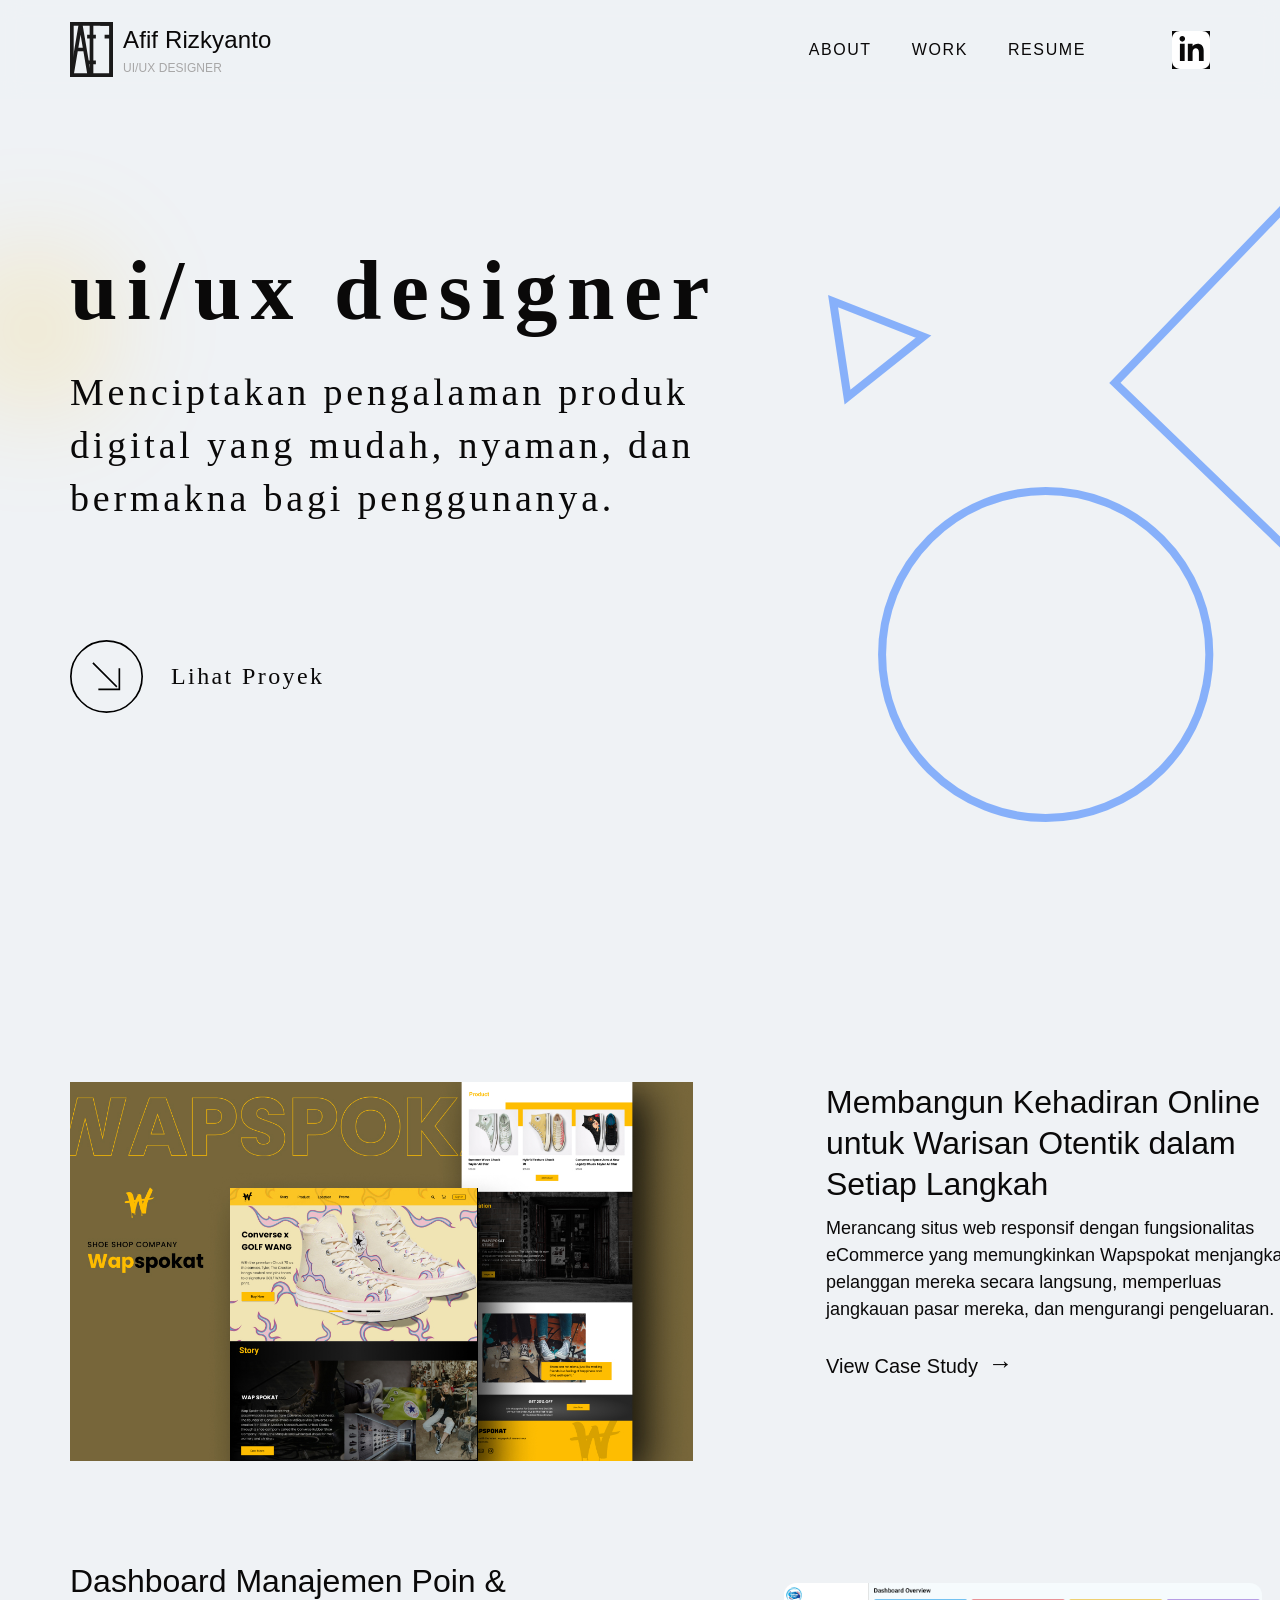
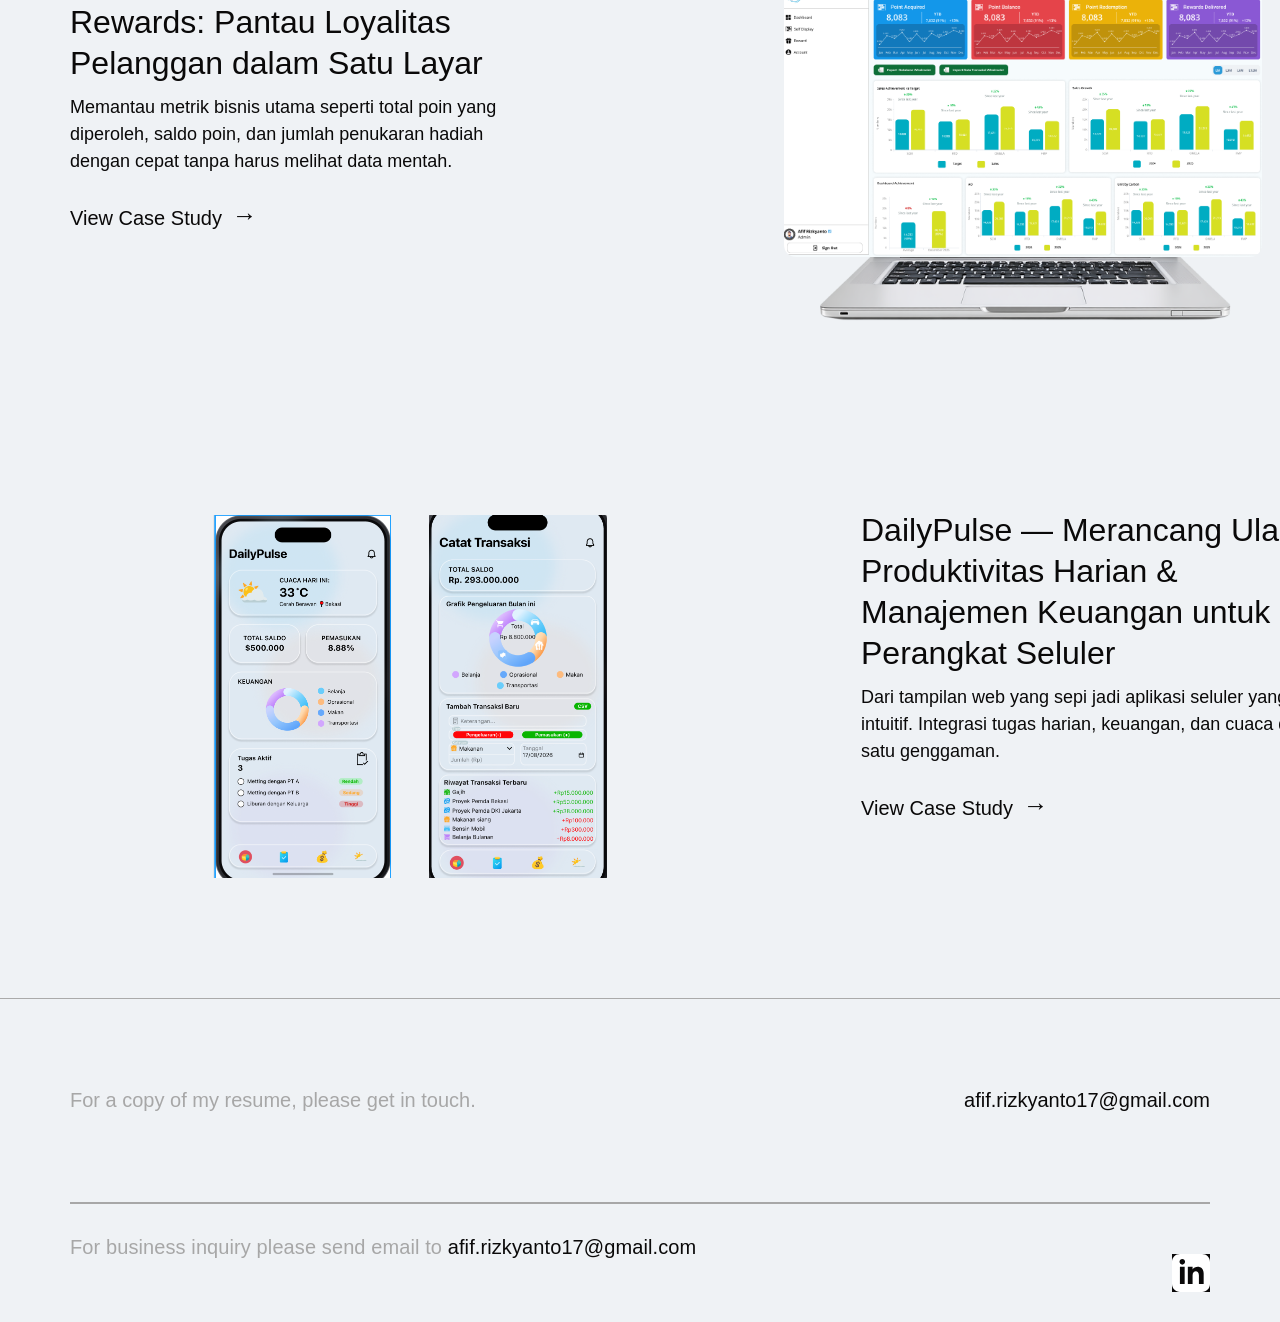
==== index.html @ 9f790c5c "feat : full site" ====
<!doctype html>
<html lang="en">
  <head><meta charset="UTF-8" /><meta name="viewport" content="width=device-width, initial-scale=1.0" /><meta name="description" content="Afif Rizkyanto — UI/UX and graphic designer portfolio." /><title>Afif Rizkyanto — UI/UX Designer</title><link rel="stylesheet" href="styles.css" /></head>
  <body class="landing-page">
    <header class="site-header sticky-header"><a class="brand" href="index.html" aria-label="Afif Rizkyanto home"><img class="brand-mark" src="public/assets/brand-mark.svg" alt="" /><span class="brand-copy"><strong>Afif Rizkyanto</strong><small>UI/UX DESIGNER</small></span></a><nav class="nav" aria-label="Primary navigation"><a href="profile.html">ABOUT</a><a class="active" href="#work">WORK</a><a href="#resume">RESUME</a></nav><a class="linkedin-top" href="https://www.linkedin.com" target="_blank" rel="noreferrer" aria-label="LinkedIn"><img src="public/assets/linkedin.svg" alt="" /></a></header>
    <main>
      <section class="desktop-hero" aria-labelledby="hero-title"><div class="hero-accent hero-accent-left"><img src="public/assets/hero-circle.svg" alt="" /></div><div class="hero-accent hero-accent-right"><img src="public/assets/hero-shapes.svg" alt="" /></div><div class="desktop-hero-inner"><p class="hero-title" id="hero-title">ui/ux designer</p><p class="hero-tagline">Menciptakan pengalaman produk digital yang mudah, nyaman, dan bermakna bagi penggunanya.</p><a class="see-projects" href="#work"><span class="arrow-disc"><img src="public/assets/arrow-circle.svg" alt="" /></span><span>Lihat Proyek</span></a></div></section>
      <section class="work work-page-section section-shell" id="work" aria-labelledby="work-title"><h1 class="sr-only" id="work-title">Selected work</h1>
        <article class="work-row work-row-wapspokat"><img class="work-preview mockup-preview" src="public/assets/mockup-wapspokat.png" alt="Wapspokat website mockup" /><div class="work-copy"><h2>Membangun Kehadiran Online untuk Warisan Otentik dalam Setiap Langkah</h2><p>Merancang situs web responsif dengan fungsionalitas eCommerce yang memungkinkan Wapspokat menjangkau pelanggan mereka secara langsung, memperluas jangkauan pasar mereka, dan mengurangi pengeluaran.</p><a class="case-link" href="case-wapspokat.html">View Case Study <span>→</span></a></div></article>
        <article class="work-row work-row-rewards"><div class="work-copy"><h2>Dashboard Manajemen Poin &amp; Rewards: Pantau Loyalitas Pelanggan dalam Satu Layar</h2><p>Memantau metrik bisnis utama seperti total poin yang diperoleh, saldo poin, dan jumlah penukaran hadiah dengan cepat tanpa harus melihat data mentah.</p><a class="case-link" href="case-waproject.html">View Case Study <span>→</span></a></div><div class="rewards-preview"><img src="public/assets/laptop.png" alt="Laptop product mockup" /><img class="screen-in-laptop" src="public/assets/rewards-screen.png" alt="Rewards dashboard screen" /></div></article>
        <article class="work-row work-row-dailypulse"><div class="phone-previews"><img src="public/assets/dailypulse-screen-1.png" alt="DailyPulse mobile screen" /><img src="public/assets/dailypulse-screen-2.png" alt="DailyPulse mobile screen" /></div><div class="work-copy"><h2>DailyPulse — Merancang Ulang Produktivitas Harian &amp; Manajemen Keuangan untuk Perangkat Seluler</h2><p>Dari tampilan web yang sepi jadi aplikasi seluler yang intuitif. Integrasi tugas harian, keuangan, dan cuaca dalam satu genggaman.</p><a class="case-link" href="case-dailypulse.html">View Case Study <span>→</span></a></div></article>
      </section>
      <section class="resume-teaser" id="resume"><p>For a copy of my resume, please get in touch.</p><a href="mailto:afif.rizkyanto17@gmail.com">afif.rizkyanto17@gmail.com</a></section>
    </main>
    <footer class="footer section-shell"><div class="footer-rule"></div><p>For business inquiry please send email to <a href="mailto:afif.rizkyanto17@gmail.com">afif.rizkyanto17@gmail.com</a></p><a href="https://www.linkedin.com" target="_blank" rel="noreferrer" aria-label="LinkedIn"><img src="public/assets/linkedin-footer.svg" alt="" /></a></footer>
    <script src="script.js"></script>
  </body>
</html>
---- styles.css ----
:root { --ink:#0a0909; --muted:#a7a7a7; --paper:#eff2f5; }
* { box-sizing:border-box; }
html { scroll-behavior:smooth; }
body { margin:0; background:var(--paper); color:var(--ink); font-family:Roboto, Arial, sans-serif; }
a { color:inherit; text-decoration:none; }
.site-header { height:99px; display:flex; align-items:center; padding:0 70px; position:relative; }
.sticky-header { position:sticky; top:0; z-index:20; background:rgba(239,242,245,.94); backdrop-filter:blur(10px); }
.brand { display:flex; align-items:center; gap:10px; }
.brand-mark { width:43px; height:57px; object-fit:contain; }
.brand-copy { display:flex; flex-direction:column; gap:1px; }
.brand-copy strong { font-size:24px; line-height:1.5; font-weight:500; letter-spacing:.12px; }
.brand-copy small { color:var(--muted); font-size:12px; line-height:1.5; font-weight:500; letter-spacing:.06px; }
.nav { display:flex; gap:40px; margin-left:auto; margin-right:86px; align-self:stretch; align-items:center; }
.nav a { font-size:16px; font-weight:300; letter-spacing:1.6px; padding:4px 0; position:relative; }
.nav a.active::after { content:""; position:absolute; left:19px; right:19px; bottom:-9px; height:2px; background:var(--ink); }
.linkedin-top { width:38px; height:38px; display:block; }
.linkedin-top img, .social img, .footer>a img { width:100%; height:100%; display:block; }
.section-shell { max-width:1440px; margin:0 auto; padding-left:70px; padding-right:70px; }
.desktop-hero { min-height:943px; max-width:1440px; margin:0 auto; position:relative; overflow:hidden; }
.desktop-hero-inner { position:relative; z-index:1; width:100%; max-width:1440px; margin:0 auto; padding:132px 70px 0; }
.hero-title { margin:0; font:700 clamp(58px,6.67vw,96px)/1.4 'Times New Roman',serif; letter-spacing:9.6px; text-transform:lowercase; }
.hero-tagline { width:710px; max-width:60vw; margin:15px 0 0; font:400 38px/1.4 'Times New Roman',serif; letter-spacing:3.8px; }
.see-projects { display:flex; align-items:center; gap:0; margin-top:115px; width:max-content; font:400 24px/1.4 'Times New Roman',serif; letter-spacing:2.4px; }
.arrow-disc { width:73px; height:73px; display:block; margin-right:28px; transform:rotate(-45deg); transform-origin:center; }
.arrow-disc img { width:100%; height:100%; display:block; }
.hero-accent { position:absolute; pointer-events:none; }
.hero-accent img { width:100%; height:100%; display:block; }
.hero-accent-left { width:376px; height:376px; left:-155px; top:43px; }
.hero-accent-right { width:685px; height:619px; right:-183px; top:104px; }
.sr-only { position:absolute; width:1px; height:1px; padding:0; margin:-1px; overflow:hidden; clip:rect(0,0,0,0); white-space:nowrap; border:0; }
.work-page-section { padding-top:0; scroll-margin-top:99px; }
.work-page-section .work-heading { margin-bottom:0; }
.work-page-section .work-heading h1 { margin:0; font:600 48px/1.1 Poppins,Roboto,sans-serif; letter-spacing:-1px; }
.work-row { display:grid; align-items:start; margin-bottom:100px; }
.work-row-wapspokat { grid-template-columns:623px 471px; column-gap:133px; }
.work-row-rewards { grid-template-columns:471px 694px; column-gap:135px; }
.work-row-dailypulse { grid-template-columns:680px 471px; column-gap:111px; margin-bottom:0; }
.work-preview { width:100%; display:block; object-fit:cover; }
.mockup-preview { aspect-ratio:623/379; }
.work-copy { max-width:471px; padding-top:0; }
.work-copy h2 { margin:0 0 10px; font:400 32px/1.28 Poppins,Roboto,sans-serif; letter-spacing:0; }
.work-copy p { margin:0; font:400 18px/1.5 Poppins,Roboto,sans-serif; }
.case-link { display:inline-flex; gap:10px; margin-top:28px; font-size:20px; line-height:1.5; }
.case-link span { font-size:25px; line-height:1; }
.rewards-preview { width:100%; height:449px; position:relative; overflow:hidden; }
.rewards-preview > img:first-child { position:absolute; width:100%; height:100%; object-fit:contain; }
.screen-in-laptop { position:absolute; width:69%; height:61%; object-fit:cover; left:15.5%; top:5%; border-radius:12px; }
.phone-previews { display:flex; gap:38px; align-items:flex-start; justify-content:center; padding-top:5px; }
.phone-previews img { width:178px; height:363px; object-fit:cover; }
.work-row-dailypulse { align-items:start; }
.resume-teaser { max-width:1440px; margin:0 auto; padding:90px 70px; border-top:1px solid #aaa; display:flex; justify-content:space-between; font-size:20px; scroll-margin-top:99px; }
.resume-teaser p { margin:0; color:var(--muted); }
.resume-teaser a { font-weight:500; }
.resume-teaser.is-highlighted p, .resume-teaser.is-highlighted a { animation:resume-blink 1.25s ease-in-out 3; }
@keyframes resume-blink { 0%,100% { opacity:1; } 35%,65% { opacity:.18; } }
.profile-hero { min-height:870px; display:grid; grid-template-columns:518px 1fr; gap:107px; padding-top:90px; }
.hero { min-height:870px; display:grid; grid-template-columns:518px 1fr; gap:107px; padding-top:90px; }
.hero-image { width:518px; height:690px; object-fit:cover; display:block; }
.hero-copy { padding-top:0; max-width:675px; }
.eyebrow { margin:0 0 18px; font-size:24px; line-height:1.5; font-weight:500; letter-spacing:.12px; }
h1 { margin:0 0 18px; font-size:48px; line-height:1; font-weight:900; letter-spacing:2.4px; }
h2 { margin:0 0 18px; font-size:32px; line-height:1.4; font-weight:700; letter-spacing:.16px; }
.intro { margin:0; font-size:20px; line-height:1.4; font-weight:300; letter-spacing:2px; }
.actions { display:flex; align-items:center; gap:28px; margin-top:24px; flex-wrap:wrap; }
.email-button { height:50px; width:170px; border:3px solid var(--ink); display:flex; align-items:center; justify-content:center; gap:13px; font-size:18px; font-weight:400; letter-spacing:.09px; transition:background .2s, color .2s; }
.email-button:hover { background:var(--ink); color:var(--paper); }
.email-button img { width:20px; height:16px; }
.download-link { display:flex; align-items:center; gap:6px; font-size:18px; line-height:1.5; font-weight:400; }
.download-link img { width:14px; height:16px; }
.social { width:42px; height:42px; display:block; transition:transform .2s; }
.social:hover, .linkedin-top:hover, .footer>a:hover { transform:translateY(-3px); }
.work { padding-top:40px; padding-bottom:120px; }
.work-heading { max-width:760px; margin-bottom:34px; }
.section-kicker { margin:0 0 10px; color:var(--muted); font-size:14px; font-weight:500; letter-spacing:2px; }
.work-heading h2 { margin:0; font-size:42px; line-height:1.18; font-weight:500; letter-spacing:-.4px; }
.work-overview { display:block; width:100%; height:auto; box-shadow:0 20px 50px rgba(10,9,9,.08); }
.project-links { display:grid; grid-template-columns:repeat(3,1fr); gap:18px; margin-top:24px; }
.project-links a { border-top:1px solid var(--ink); padding-top:13px; display:flex; flex-direction:column; gap:6px; transition:transform .2s; }
.project-links a:hover { transform:translateY(-4px); }
.project-links span { font-size:20px; font-weight:500; }
.project-links small { color:var(--muted); font-size:14px; letter-spacing:.4px; }
.details { min-height:400px; display:flex; justify-content:space-between; padding-top:0; padding-bottom:110px; }
.detail-block { display:grid; grid-template-columns:auto 1fr; gap:30px; align-items:start; }
.detail-block h3 { margin:0; font-size:24px; line-height:1.4; font-weight:600; letter-spacing:2.4px; }
.detail-block p { margin:0; font-size:20px; line-height:2; font-weight:300; letter-spacing:2px; }
.skills { width:499px; }
.tools { width:300px; }
.footer { min-height:120px; position:relative; padding-bottom:30px; }
.footer-rule { height:2px; background:#a7a7a7; width:100%; margin-bottom:28px; }
.footer p { margin:0; color:var(--muted); font-size:20px; line-height:1.5; font-weight:400; letter-spacing:.1px; }
.footer p a { color:var(--ink); font-weight:500; }
.footer>a { position:absolute; right:70px; bottom:30px; width:38px; height:38px; transition:transform .2s; }
@media (max-width: 980px) { .site-header { padding:0 28px; } .section-shell { padding-left:28px; padding-right:28px; } .hero { grid-template-columns:minmax(280px, 42%) 1fr; gap:40px; padding-top:55px; } .hero-image { width:100%; height:auto; aspect-ratio:3/4; } h1 { font-size:40px; } h2 { font-size:25px; } .intro { font-size:17px; letter-spacing:1.3px; } .details { gap:40px; } .detail-block { grid-template-columns:1fr; gap:10px; } .skills,.tools { width:auto; } }
@media (max-width: 980px) and (min-width: 681px) { .desktop-hero-inner { padding-left:28px; padding-right:28px; } .hero-tagline { max-width:680px; } .work-row-wapspokat,.work-row-rewards,.work-row-dailypulse { grid-template-columns:minmax(0,1fr) minmax(0,1fr); column-gap:40px; } }
@media (max-width: 680px) { .site-header { height:auto; min-height:92px; padding-top:18px; padding-bottom:18px; flex-wrap:wrap; } .brand-mark { width:34px; height:46px; } .brand-copy strong { font-size:18px; } .brand-copy small { font-size:10px; } .linkedin-top { margin-left:auto; width:30px; height:30px; } .nav { order:3; width:100%; justify-content:space-between; margin:14px 0 0; height:32px; } .nav a { font-size:13px; } .nav a.active::after { bottom:-4px; left:0; right:0; } .hero { display:flex; flex-direction:column; padding-top:34px; min-height:0; gap:38px; } .hero-image { width:100%; max-width:518px; align-self:center; } .eyebrow { font-size:20px; } h1 { font-size:36px; letter-spacing:1.3px; } h2 { font-size:23px; } .actions { gap:18px; } .details { flex-direction:column; padding-top:80px; padding-bottom:80px; gap:60px; } .detail-block { grid-template-columns:110px 1fr; gap:18px; } .detail-block h3 { font-size:20px; } .detail-block p { font-size:16px; letter-spacing:1px; } .work { padding-bottom:80px; } .work-heading h2 { font-size:31px; } .project-links { grid-template-columns:1fr; gap:25px; } .footer p { padding-right:45px; font-size:15px; } .footer>a { right:28px; bottom:26px; width:30px; height:30px; } }
@media (max-width: 680px) { .desktop-hero { min-height:650px; } .desktop-hero-inner { padding:98px 28px 0; } .hero-title { font-size:54px; line-height:1.12; letter-spacing:4px; } .hero-tagline { max-width:none; width:auto; margin-top:28px; font-size:27px; letter-spacing:2px; } .see-projects { margin-top:70px; font-size:20px; } .arrow-disc { width:53px; height:53px; margin-right:20px; } .hero-accent-left { width:230px; height:230px; left:-130px; top:20px; } .hero-accent-right { width:330px; height:300px; right:-120px; top:280px; opacity:.8; } .work-page-section { padding-top:70px; } .work-page-section .work-heading { margin-bottom:35px; } .work-page-section .work-heading h1 { font-size:38px; } .work-row { display:flex; flex-direction:column; gap:30px; min-height:0; margin-bottom:75px; } .work-row-rewards .work-copy { order:1; } .work-row-rewards .rewards-preview { order:2; } .work-copy h2 { font-size:25px; } .work-copy p { font-size:16px; } .rewards-preview { height:280px; } .phone-previews img { width:43%; height:auto; } .resume-teaser { padding:65px 28px; display:block; font-size:16px; } .resume-teaser a { display:block; margin-top:12px; } .profile-hero { display:flex; flex-direction:column; padding-top:34px; min-height:0; gap:38px; } }
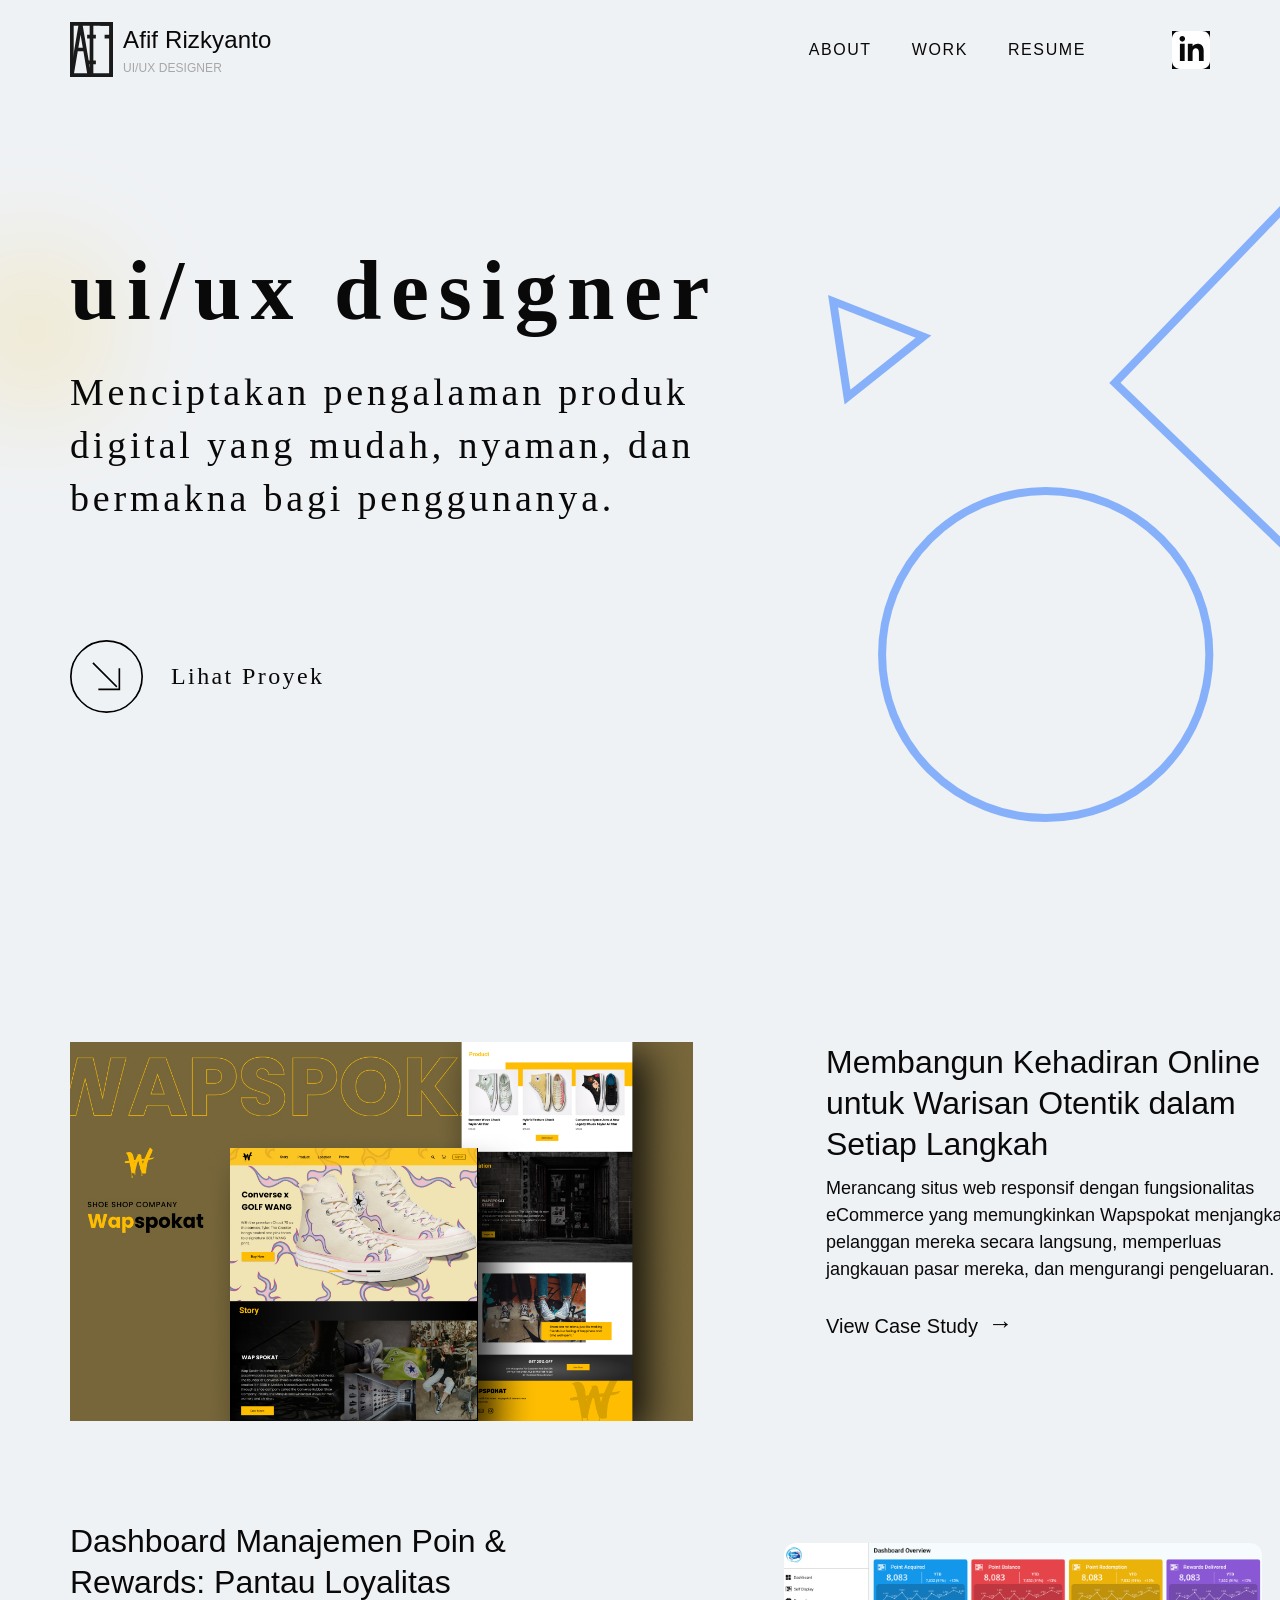
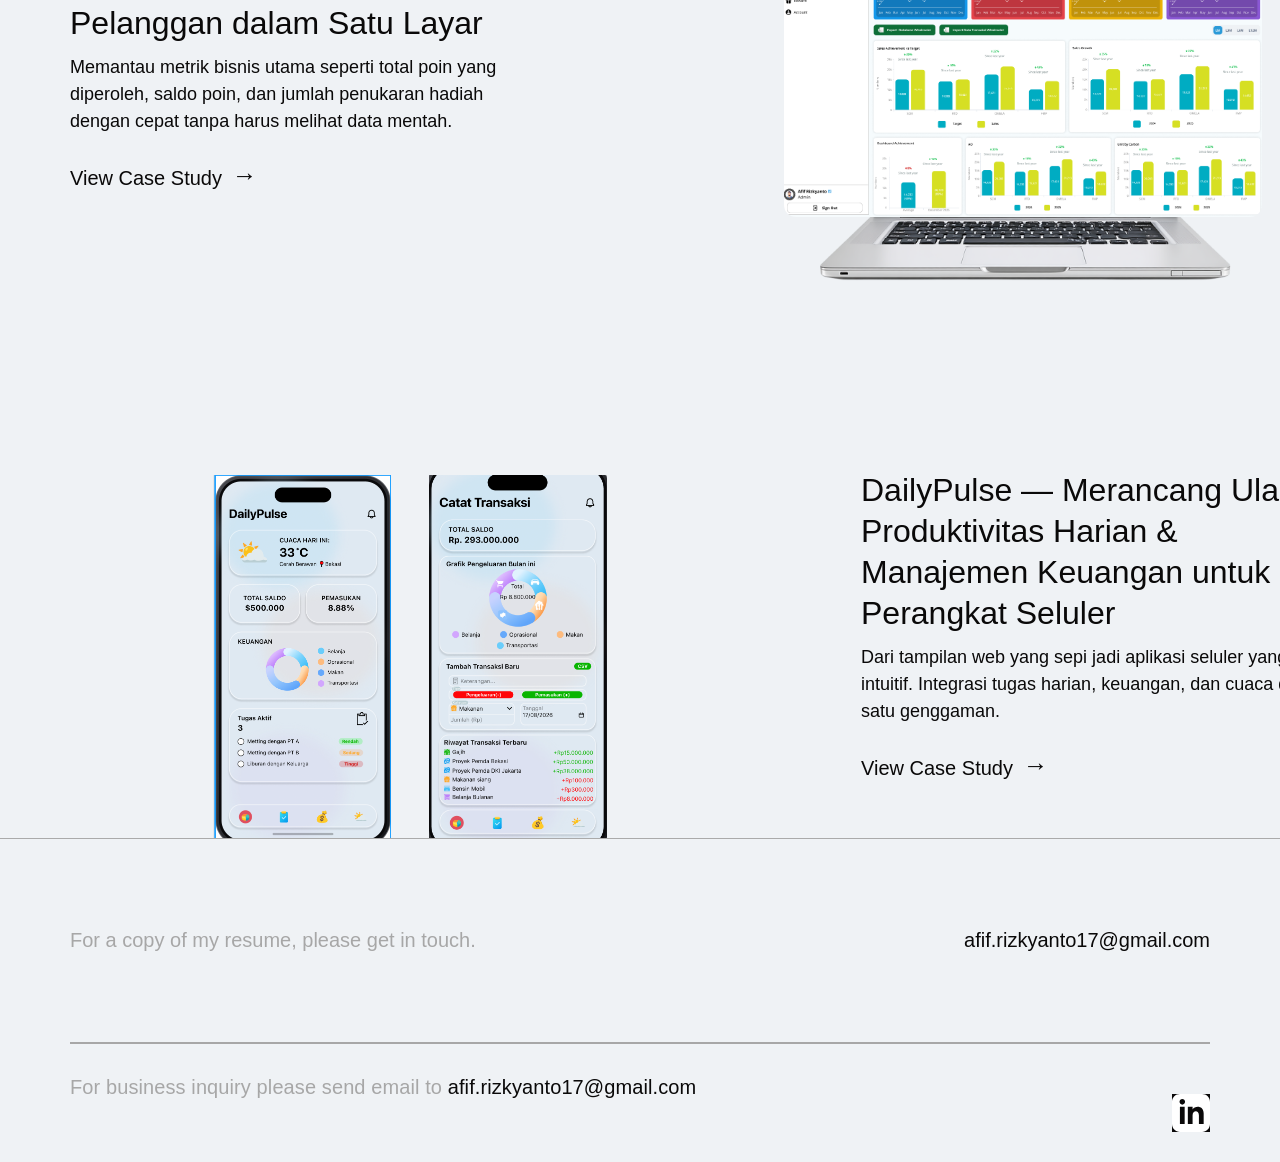
==== commit b9b5a266: "refactor : tidying up" ====
--- a/index.html
+++ b/index.html
@@ -1,18 +1,100 @@
 <!doctype html>
 <html lang="en">
-  <head><meta charset="UTF-8" /><meta name="viewport" content="width=device-width, initial-scale=1.0" /><meta name="description" content="Afif Rizkyanto — UI/UX and graphic designer portfolio." /><title>Afif Rizkyanto — UI/UX Designer</title><link rel="stylesheet" href="styles.css" /></head>
+  <head>
+<meta charset="UTF-8" />
+<meta name="viewport" content="width=device-width, initial-scale=1.0" />
+<meta name="description" content="Afif Rizkyanto — UI/UX and graphic designer portfolio." />
+<title>Afif Rizkyanto — UI/UX Designer</title>
+<link rel="stylesheet" href="styles.css" />
+</head>
   <body class="landing-page">
-    <header class="site-header sticky-header"><a class="brand" href="index.html" aria-label="Afif Rizkyanto home"><img class="brand-mark" src="public/assets/brand-mark.svg" alt="" /><span class="brand-copy"><strong>Afif Rizkyanto</strong><small>UI/UX DESIGNER</small></span></a><nav class="nav" aria-label="Primary navigation"><a href="profile.html">ABOUT</a><a class="active" href="#work">WORK</a><a href="#resume">RESUME</a></nav><a class="linkedin-top" href="https://www.linkedin.com" target="_blank" rel="noreferrer" aria-label="LinkedIn"><img src="public/assets/linkedin.svg" alt="" /></a></header>
+    <header class="site-header sticky-header">
+<a class="brand" href="index.html" aria-label="Afif Rizkyanto home">
+<img class="brand-mark" src="public/assets/brand-mark.svg" alt="" />
+<span class="brand-copy">
+<strong>Afif Rizkyanto</strong>
+<small>UI/UX DESIGNER</small>
+</span>
+</a>
+<nav class="nav" aria-label="Primary navigation">
+<a href="profile.html">ABOUT</a>
+<a class="active" href="#work">WORK</a>
+<a href="#resume">RESUME</a>
+</nav>
+<a class="linkedin-top" href="https://www.linkedin.com" target="_blank" rel="noreferrer" aria-label="LinkedIn">
+<img src="public/assets/linkedin.svg" alt="" />
+</a>
+</header>
     <main>
-      <section class="desktop-hero" aria-labelledby="hero-title"><div class="hero-accent hero-accent-left"><img src="public/assets/hero-circle.svg" alt="" /></div><div class="hero-accent hero-accent-right"><img src="public/assets/hero-shapes.svg" alt="" /></div><div class="desktop-hero-inner"><p class="hero-title" id="hero-title">ui/ux designer</p><p class="hero-tagline">Menciptakan pengalaman produk digital yang mudah, nyaman, dan bermakna bagi penggunanya.</p><a class="see-projects" href="#work"><span class="arrow-disc"><img src="public/assets/arrow-circle.svg" alt="" /></span><span>Lihat Proyek</span></a></div></section>
-      <section class="work work-page-section section-shell" id="work" aria-labelledby="work-title"><h1 class="sr-only" id="work-title">Selected work</h1>
-        <article class="work-row work-row-wapspokat"><img class="work-preview mockup-preview" src="public/assets/mockup-wapspokat.png" alt="Wapspokat website mockup" /><div class="work-copy"><h2>Membangun Kehadiran Online untuk Warisan Otentik dalam Setiap Langkah</h2><p>Merancang situs web responsif dengan fungsionalitas eCommerce yang memungkinkan Wapspokat menjangkau pelanggan mereka secara langsung, memperluas jangkauan pasar mereka, dan mengurangi pengeluaran.</p><a class="case-link" href="case-wapspokat.html">View Case Study <span>→</span></a></div></article>
-        <article class="work-row work-row-rewards"><div class="work-copy"><h2>Dashboard Manajemen Poin &amp; Rewards: Pantau Loyalitas Pelanggan dalam Satu Layar</h2><p>Memantau metrik bisnis utama seperti total poin yang diperoleh, saldo poin, dan jumlah penukaran hadiah dengan cepat tanpa harus melihat data mentah.</p><a class="case-link" href="case-waproject.html">View Case Study <span>→</span></a></div><div class="rewards-preview"><img src="public/assets/laptop.png" alt="Laptop product mockup" /><img class="screen-in-laptop" src="public/assets/rewards-screen.png" alt="Rewards dashboard screen" /></div></article>
-        <article class="work-row work-row-dailypulse"><div class="phone-previews"><img src="public/assets/dailypulse-screen-1.png" alt="DailyPulse mobile screen" /><img src="public/assets/dailypulse-screen-2.png" alt="DailyPulse mobile screen" /></div><div class="work-copy"><h2>DailyPulse — Merancang Ulang Produktivitas Harian &amp; Manajemen Keuangan untuk Perangkat Seluler</h2><p>Dari tampilan web yang sepi jadi aplikasi seluler yang intuitif. Integrasi tugas harian, keuangan, dan cuaca dalam satu genggaman.</p><a class="case-link" href="case-dailypulse.html">View Case Study <span>→</span></a></div></article>
+      <section class="desktop-hero" aria-labelledby="hero-title">
+<div class="hero-accent hero-accent-left">
+<img src="public/assets/hero-circle.svg" alt="" />
+</div>
+<div class="hero-accent hero-accent-right">
+<img src="public/assets/hero-shapes.svg" alt="" />
+</div>
+<div class="desktop-hero-inner">
+<p class="hero-title" id="hero-title">ui/ux designer</p>
+<p class="hero-tagline">Menciptakan pengalaman produk digital yang mudah, nyaman, dan bermakna bagi penggunanya.</p>
+<a class="see-projects" href="#work">
+<span class="arrow-disc">
+<img src="public/assets/arrow-circle.svg" alt="" />
+</span>
+<span>Lihat Proyek</span>
+</a>
+</div>
+</section>
+      <section class="work work-page-section section-shell" id="work" aria-labelledby="work-title">
+<h1 class="sr-only" id="work-title">Selected work</h1>
+        <article class="work-row work-row-wapspokat">
+<img class="work-preview mockup-preview" src="public/assets/mockup-wapspokat.png" alt="Wapspokat website mockup" />
+<div class="work-copy">
+<h2>Membangun Kehadiran Online untuk Warisan Otentik dalam Setiap Langkah</h2>
+<p>Merancang situs web responsif dengan fungsionalitas eCommerce yang memungkinkan Wapspokat menjangkau pelanggan mereka secara langsung, memperluas jangkauan pasar mereka, dan mengurangi pengeluaran.</p>
+<a class="case-link" href="case-wapspokat.html">View Case Study <span>→</span>
+</a>
+</div>
+</article>
+        <article class="work-row work-row-rewards">
+<div class="work-copy">
+<h2>Dashboard Manajemen Poin &amp; Rewards: Pantau Loyalitas Pelanggan dalam Satu Layar</h2>
+<p>Memantau metrik bisnis utama seperti total poin yang diperoleh, saldo poin, dan jumlah penukaran hadiah dengan cepat tanpa harus melihat data mentah.</p>
+<a class="case-link" href="case-waproject.html">View Case Study <span>→</span>
+</a>
+</div>
+<div class="rewards-preview">
+<img src="public/assets/laptop.png" alt="Laptop product mockup" />
+<img class="screen-in-laptop" src="public/assets/rewards-screen.png" alt="Rewards dashboard screen" />
+</div>
+</article>
+        <article class="work-row work-row-dailypulse">
+<div class="phone-previews">
+<img src="public/assets/dailypulse-screen-1.png" alt="DailyPulse mobile screen" />
+<img src="public/assets/dailypulse-screen-2.png" alt="DailyPulse mobile screen" />
+</div>
+<div class="work-copy">
+<h2>DailyPulse — Merancang Ulang Produktivitas Harian &amp; Manajemen Keuangan untuk Perangkat Seluler</h2>
+<p>Dari tampilan web yang sepi jadi aplikasi seluler yang intuitif. Integrasi tugas harian, keuangan, dan cuaca dalam satu genggaman.</p>
+<a class="case-link" href="case-dailypulse.html">View Case Study <span>→</span>
+</a>
+</div>
+</article>
       </section>
-      <section class="resume-teaser" id="resume"><p>For a copy of my resume, please get in touch.</p><a href="mailto:afif.rizkyanto17@gmail.com">afif.rizkyanto17@gmail.com</a></section>
+      <section class="resume-teaser" id="resume">
+<p>For a copy of my resume, please get in touch.</p>
+<a href="mailto:afif.rizkyanto17@gmail.com">afif.rizkyanto17@gmail.com</a>
+</section>
     </main>
-    <footer class="footer section-shell"><div class="footer-rule"></div><p>For business inquiry please send email to <a href="mailto:afif.rizkyanto17@gmail.com">afif.rizkyanto17@gmail.com</a></p><a href="https://www.linkedin.com" target="_blank" rel="noreferrer" aria-label="LinkedIn"><img src="public/assets/linkedin-footer.svg" alt="" /></a></footer>
-    <script src="script.js"></script>
+    <footer class="footer section-shell">
+<div class="footer-rule">
+</div>
+<p>For business inquiry please send email to <a href="mailto:afif.rizkyanto17@gmail.com">afif.rizkyanto17@gmail.com</a>
+</p>
+<a href="https://www.linkedin.com" target="_blank" rel="noreferrer" aria-label="LinkedIn">
+<img src="public/assets/linkedin-footer.svg" alt="" />
+</a>
+</footer>
+    <script src="script.js">
+</script>
   </body>
 </html>
--- a/styles.css
+++ b/styles.css
@@ -1,96 +1,678 @@
-:root { --ink:#0a0909; --muted:#a7a7a7; --paper:#eff2f5; }
-* { box-sizing:border-box; }
-html { scroll-behavior:smooth; }
-body { margin:0; background:var(--paper); color:var(--ink); font-family:Roboto, Arial, sans-serif; }
-a { color:inherit; text-decoration:none; }
-.site-header { height:99px; display:flex; align-items:center; padding:0 70px; position:relative; }
-.sticky-header { position:sticky; top:0; z-index:20; background:rgba(239,242,245,.94); backdrop-filter:blur(10px); }
-.brand { display:flex; align-items:center; gap:10px; }
-.brand-mark { width:43px; height:57px; object-fit:contain; }
-.brand-copy { display:flex; flex-direction:column; gap:1px; }
-.brand-copy strong { font-size:24px; line-height:1.5; font-weight:500; letter-spacing:.12px; }
-.brand-copy small { color:var(--muted); font-size:12px; line-height:1.5; font-weight:500; letter-spacing:.06px; }
-.nav { display:flex; gap:40px; margin-left:auto; margin-right:86px; align-self:stretch; align-items:center; }
-.nav a { font-size:16px; font-weight:300; letter-spacing:1.6px; padding:4px 0; position:relative; }
-.nav a.active::after { content:""; position:absolute; left:19px; right:19px; bottom:-9px; height:2px; background:var(--ink); }
-.linkedin-top { width:38px; height:38px; display:block; }
-.linkedin-top img, .social img, .footer>a img { width:100%; height:100%; display:block; }
-.section-shell { max-width:1440px; margin:0 auto; padding-left:70px; padding-right:70px; }
-.desktop-hero { min-height:943px; max-width:1440px; margin:0 auto; position:relative; overflow:hidden; }
-.desktop-hero-inner { position:relative; z-index:1; width:100%; max-width:1440px; margin:0 auto; padding:132px 70px 0; }
-.hero-title { margin:0; font:700 clamp(58px,6.67vw,96px)/1.4 'Times New Roman',serif; letter-spacing:9.6px; text-transform:lowercase; }
-.hero-tagline { width:710px; max-width:60vw; margin:15px 0 0; font:400 38px/1.4 'Times New Roman',serif; letter-spacing:3.8px; }
-.see-projects { display:flex; align-items:center; gap:0; margin-top:115px; width:max-content; font:400 24px/1.4 'Times New Roman',serif; letter-spacing:2.4px; }
-.arrow-disc { width:73px; height:73px; display:block; margin-right:28px; transform:rotate(-45deg); transform-origin:center; }
-.arrow-disc img { width:100%; height:100%; display:block; }
-.hero-accent { position:absolute; pointer-events:none; }
-.hero-accent img { width:100%; height:100%; display:block; }
-.hero-accent-left { width:376px; height:376px; left:-155px; top:43px; }
-.hero-accent-right { width:685px; height:619px; right:-183px; top:104px; }
-.sr-only { position:absolute; width:1px; height:1px; padding:0; margin:-1px; overflow:hidden; clip:rect(0,0,0,0); white-space:nowrap; border:0; }
-.work-page-section { padding-top:0; scroll-margin-top:99px; }
-.work-page-section .work-heading { margin-bottom:0; }
-.work-page-section .work-heading h1 { margin:0; font:600 48px/1.1 Poppins,Roboto,sans-serif; letter-spacing:-1px; }
-.work-row { display:grid; align-items:start; margin-bottom:100px; }
-.work-row-wapspokat { grid-template-columns:623px 471px; column-gap:133px; }
-.work-row-rewards { grid-template-columns:471px 694px; column-gap:135px; }
-.work-row-dailypulse { grid-template-columns:680px 471px; column-gap:111px; margin-bottom:0; }
-.work-preview { width:100%; display:block; object-fit:cover; }
-.mockup-preview { aspect-ratio:623/379; }
-.work-copy { max-width:471px; padding-top:0; }
-.work-copy h2 { margin:0 0 10px; font:400 32px/1.28 Poppins,Roboto,sans-serif; letter-spacing:0; }
-.work-copy p { margin:0; font:400 18px/1.5 Poppins,Roboto,sans-serif; }
-.case-link { display:inline-flex; gap:10px; margin-top:28px; font-size:20px; line-height:1.5; }
-.case-link span { font-size:25px; line-height:1; }
-.rewards-preview { width:100%; height:449px; position:relative; overflow:hidden; }
-.rewards-preview > img:first-child { position:absolute; width:100%; height:100%; object-fit:contain; }
-.screen-in-laptop { position:absolute; width:69%; height:61%; object-fit:cover; left:15.5%; top:5%; border-radius:12px; }
-.phone-previews { display:flex; gap:38px; align-items:flex-start; justify-content:center; padding-top:5px; }
-.phone-previews img { width:178px; height:363px; object-fit:cover; }
-.work-row-dailypulse { align-items:start; }
-.resume-teaser { max-width:1440px; margin:0 auto; padding:90px 70px; border-top:1px solid #aaa; display:flex; justify-content:space-between; font-size:20px; scroll-margin-top:99px; }
-.resume-teaser p { margin:0; color:var(--muted); }
-.resume-teaser a { font-weight:500; }
-.resume-teaser.is-highlighted p, .resume-teaser.is-highlighted a { animation:resume-blink 1.25s ease-in-out 3; }
-@keyframes resume-blink { 0%,100% { opacity:1; } 35%,65% { opacity:.18; } }
-.profile-hero { min-height:870px; display:grid; grid-template-columns:518px 1fr; gap:107px; padding-top:90px; }
-.hero { min-height:870px; display:grid; grid-template-columns:518px 1fr; gap:107px; padding-top:90px; }
-.hero-image { width:518px; height:690px; object-fit:cover; display:block; }
-.hero-copy { padding-top:0; max-width:675px; }
-.eyebrow { margin:0 0 18px; font-size:24px; line-height:1.5; font-weight:500; letter-spacing:.12px; }
-h1 { margin:0 0 18px; font-size:48px; line-height:1; font-weight:900; letter-spacing:2.4px; }
-h2 { margin:0 0 18px; font-size:32px; line-height:1.4; font-weight:700; letter-spacing:.16px; }
-.intro { margin:0; font-size:20px; line-height:1.4; font-weight:300; letter-spacing:2px; }
-.actions { display:flex; align-items:center; gap:28px; margin-top:24px; flex-wrap:wrap; }
-.email-button { height:50px; width:170px; border:3px solid var(--ink); display:flex; align-items:center; justify-content:center; gap:13px; font-size:18px; font-weight:400; letter-spacing:.09px; transition:background .2s, color .2s; }
-.email-button:hover { background:var(--ink); color:var(--paper); }
-.email-button img { width:20px; height:16px; }
-.download-link { display:flex; align-items:center; gap:6px; font-size:18px; line-height:1.5; font-weight:400; }
-.download-link img { width:14px; height:16px; }
-.social { width:42px; height:42px; display:block; transition:transform .2s; }
-.social:hover, .linkedin-top:hover, .footer>a:hover { transform:translateY(-3px); }
-.work { padding-top:40px; padding-bottom:120px; }
-.work-heading { max-width:760px; margin-bottom:34px; }
-.section-kicker { margin:0 0 10px; color:var(--muted); font-size:14px; font-weight:500; letter-spacing:2px; }
-.work-heading h2 { margin:0; font-size:42px; line-height:1.18; font-weight:500; letter-spacing:-.4px; }
-.work-overview { display:block; width:100%; height:auto; box-shadow:0 20px 50px rgba(10,9,9,.08); }
-.project-links { display:grid; grid-template-columns:repeat(3,1fr); gap:18px; margin-top:24px; }
-.project-links a { border-top:1px solid var(--ink); padding-top:13px; display:flex; flex-direction:column; gap:6px; transition:transform .2s; }
-.project-links a:hover { transform:translateY(-4px); }
-.project-links span { font-size:20px; font-weight:500; }
-.project-links small { color:var(--muted); font-size:14px; letter-spacing:.4px; }
-.details { min-height:400px; display:flex; justify-content:space-between; padding-top:0; padding-bottom:110px; }
-.detail-block { display:grid; grid-template-columns:auto 1fr; gap:30px; align-items:start; }
-.detail-block h3 { margin:0; font-size:24px; line-height:1.4; font-weight:600; letter-spacing:2.4px; }
-.detail-block p { margin:0; font-size:20px; line-height:2; font-weight:300; letter-spacing:2px; }
-.skills { width:499px; }
-.tools { width:300px; }
-.footer { min-height:120px; position:relative; padding-bottom:30px; }
-.footer-rule { height:2px; background:#a7a7a7; width:100%; margin-bottom:28px; }
-.footer p { margin:0; color:var(--muted); font-size:20px; line-height:1.5; font-weight:400; letter-spacing:.1px; }
-.footer p a { color:var(--ink); font-weight:500; }
-.footer>a { position:absolute; right:70px; bottom:30px; width:38px; height:38px; transition:transform .2s; }
-@media (max-width: 980px) { .site-header { padding:0 28px; } .section-shell { padding-left:28px; padding-right:28px; } .hero { grid-template-columns:minmax(280px, 42%) 1fr; gap:40px; padding-top:55px; } .hero-image { width:100%; height:auto; aspect-ratio:3/4; } h1 { font-size:40px; } h2 { font-size:25px; } .intro { font-size:17px; letter-spacing:1.3px; } .details { gap:40px; } .detail-block { grid-template-columns:1fr; gap:10px; } .skills,.tools { width:auto; } }
-@media (max-width: 980px) and (min-width: 681px) { .desktop-hero-inner { padding-left:28px; padding-right:28px; } .hero-tagline { max-width:680px; } .work-row-wapspokat,.work-row-rewards,.work-row-dailypulse { grid-template-columns:minmax(0,1fr) minmax(0,1fr); column-gap:40px; } }
-@media (max-width: 680px) { .site-header { height:auto; min-height:92px; padding-top:18px; padding-bottom:18px; flex-wrap:wrap; } .brand-mark { width:34px; height:46px; } .brand-copy strong { font-size:18px; } .brand-copy small { font-size:10px; } .linkedin-top { margin-left:auto; width:30px; height:30px; } .nav { order:3; width:100%; justify-content:space-between; margin:14px 0 0; height:32px; } .nav a { font-size:13px; } .nav a.active::after { bottom:-4px; left:0; right:0; } .hero { display:flex; flex-direction:column; padding-top:34px; min-height:0; gap:38px; } .hero-image { width:100%; max-width:518px; align-self:center; } .eyebrow { font-size:20px; } h1 { font-size:36px; letter-spacing:1.3px; } h2 { font-size:23px; } .actions { gap:18px; } .details { flex-direction:column; padding-top:80px; padding-bottom:80px; gap:60px; } .detail-block { grid-template-columns:110px 1fr; gap:18px; } .detail-block h3 { font-size:20px; } .detail-block p { font-size:16px; letter-spacing:1px; } .work { padding-bottom:80px; } .work-heading h2 { font-size:31px; } .project-links { grid-template-columns:1fr; gap:25px; } .footer p { padding-right:45px; font-size:15px; } .footer>a { right:28px; bottom:26px; width:30px; height:30px; } }
-@media (max-width: 680px) { .desktop-hero { min-height:650px; } .desktop-hero-inner { padding:98px 28px 0; } .hero-title { font-size:54px; line-height:1.12; letter-spacing:4px; } .hero-tagline { max-width:none; width:auto; margin-top:28px; font-size:27px; letter-spacing:2px; } .see-projects { margin-top:70px; font-size:20px; } .arrow-disc { width:53px; height:53px; margin-right:20px; } .hero-accent-left { width:230px; height:230px; left:-130px; top:20px; } .hero-accent-right { width:330px; height:300px; right:-120px; top:280px; opacity:.8; } .work-page-section { padding-top:70px; } .work-page-section .work-heading { margin-bottom:35px; } .work-page-section .work-heading h1 { font-size:38px; } .work-row { display:flex; flex-direction:column; gap:30px; min-height:0; margin-bottom:75px; } .work-row-rewards .work-copy { order:1; } .work-row-rewards .rewards-preview { order:2; } .work-copy h2 { font-size:25px; } .work-copy p { font-size:16px; } .rewards-preview { height:280px; } .phone-previews img { width:43%; height:auto; } .resume-teaser { padding:65px 28px; display:block; font-size:16px; } .resume-teaser a { display:block; margin-top:12px; } .profile-hero { display:flex; flex-direction:column; padding-top:34px; min-height:0; gap:38px; } }
+:root {
+  --ink: #0a0909;
+  --muted: #a7a7a7;
+  --paper: #eff2f5;
+}
+* {
+  box-sizing: border-box;
+}
+html {
+  scroll-behavior: smooth;
+}
+body {
+  margin: 0;
+  background: var(--paper);
+  color: var(--ink);
+  font-family: Roboto, Arial, sans-serif;
+}
+a {
+  color: inherit;
+  text-decoration: none;
+}
+.site-header {
+  height: 99px;
+  display: flex;
+  align-items: center;
+  padding: 0 70px;
+  position: relative;
+}
+.sticky-header {
+  position: sticky;
+  top: 0;
+  z-index: 20;
+  background: rgba(239,242,245,.94);
+  backdrop-filter: blur(10px);
+}
+.brand {
+  display: flex;
+  align-items: center;
+  gap: 10px;
+}
+.brand-mark {
+  width: 43px;
+  height: 57px;
+  object-fit: contain;
+}
+.brand-copy {
+  display: flex;
+  flex-direction: column;
+  gap: 1px;
+}
+.brand-copy strong {
+  font-size: 24px;
+  line-height: 1.5;
+  font-weight: 500;
+  letter-spacing: .12px;
+}
+.brand-copy small {
+  color: var(--muted);
+  font-size: 12px;
+  line-height: 1.5;
+  font-weight: 500;
+  letter-spacing: .06px;
+}
+.nav {
+  display: flex;
+  gap: 40px;
+  margin-left: auto;
+  margin-right: 86px;
+  align-self: stretch;
+  align-items: center;
+}
+.nav a {
+  font-size: 16px;
+  font-weight: 300;
+  letter-spacing: 1.6px;
+  padding: 4px 0;
+  position: relative;
+}
+.nav a.active::after {
+  content: "";
+  position: absolute;
+  left: 19px;
+  right: 19px;
+  bottom: -9px;
+  height: 2px;
+  background: var(--ink);
+}
+.linkedin-top {
+  width: 38px;
+  height: 38px;
+  display: block;
+}
+.linkedin-top img, .social img, .footer>a img {
+  width: 100%;
+  height: 100%;
+  display: block;
+}
+.section-shell {
+  max-width: 1440px;
+  margin: 0 auto;
+  padding-left: 70px;
+  padding-right: 70px;
+}
+.desktop-hero {
+  min-height: 943px;
+  max-width: 1440px;
+  margin: 0 auto;
+  position: relative;
+  overflow: hidden;
+}
+.desktop-hero-inner {
+  position: relative;
+  z-index: 1;
+  width: 100%;
+  max-width: 1440px;
+  margin: 0 auto;
+  padding: 132px 70px 0;
+}
+.hero-title {
+  margin: 0;
+  font: 700 clamp(58px,6.67vw,96px)/1.4 'Times New Roman',serif;
+  letter-spacing: 9.6px;
+  text-transform: lowercase;
+}
+.hero-tagline {
+  width: 710px;
+  max-width: 60vw;
+  margin: 15px 0 0;
+  font: 400 38px/1.4 'Times New Roman',serif;
+  letter-spacing: 3.8px;
+}
+.see-projects {
+  display: flex;
+  align-items: center;
+  gap: 0;
+  margin-top: 115px;
+  width: max-content;
+  font: 400 24px/1.4 'Times New Roman',serif;
+  letter-spacing: 2.4px;
+}
+.arrow-disc {
+  width: 73px;
+  height: 73px;
+  display: block;
+  margin-right: 28px;
+  transform: rotate(-45deg);
+  transform-origin: center;
+}
+.arrow-disc img {
+  width: 100%;
+  height: 100%;
+  display: block;
+}
+.hero-accent {
+  position: absolute;
+  pointer-events: none;
+}
+.hero-accent img {
+  width: 100%;
+  height: 100%;
+  display: block;
+}
+.hero-accent-left {
+  width: 376px;
+  height: 376px;
+  left: -155px;
+  top: 43px;
+}
+.hero-accent-right {
+  width: 685px;
+  height: 619px;
+  right: -183px;
+  top: 104px;
+}
+.sr-only {
+  position: absolute;
+  width: 1px;
+  height: 1px;
+  padding: 0;
+  margin: -1px;
+  overflow: hidden;
+  clip: rect(0,0,0,0);
+  white-space: nowrap;
+  border: 0;
+}
+.work-page-section {
+  padding-top: 0;
+  scroll-margin-top: 99px;
+}
+.work-row {
+  display: grid;
+  align-items: start;
+  margin-bottom: 100px;
+}
+.work-row-wapspokat {
+  grid-template-columns: 623px 471px;
+  column-gap: 133px;
+}
+.work-row-rewards {
+  grid-template-columns: 471px 694px;
+  column-gap: 135px;
+}
+.work-row-dailypulse {
+  grid-template-columns: 680px 471px;
+  column-gap: 111px;
+  margin-bottom: 0;
+}
+.work-preview {
+  width: 100%;
+  display: block;
+  object-fit: cover;
+}
+.mockup-preview {
+  aspect-ratio: 623/379;
+}
+.work-copy {
+  max-width: 471px;
+  padding-top: 0;
+}
+.work-copy h2 {
+  margin: 0 0 10px;
+  font: 400 32px/1.28 Poppins,Roboto,sans-serif;
+  letter-spacing: 0;
+}
+.work-copy p {
+  margin: 0;
+  font: 400 18px/1.5 Poppins,Roboto,sans-serif;
+}
+.case-link {
+  display: inline-flex;
+  gap: 10px;
+  margin-top: 28px;
+  font-size: 20px;
+  line-height: 1.5;
+}
+.case-link span {
+  font-size: 25px;
+  line-height: 1;
+}
+.rewards-preview {
+  width: 100%;
+  height: 449px;
+  position: relative;
+  overflow: hidden;
+}
+.rewards-preview > img:first-child {
+  position: absolute;
+  width: 100%;
+  height: 100%;
+  object-fit: contain;
+}
+.screen-in-laptop {
+  position: absolute;
+  width: 69%;
+  height: 61%;
+  object-fit: cover;
+  left: 15.5%;
+  top: 5%;
+  border-radius: 12px;
+}
+.phone-previews {
+  display: flex;
+  gap: 38px;
+  align-items: flex-start;
+  justify-content: center;
+  padding-top: 5px;
+}
+.phone-previews img {
+  width: 178px;
+  height: 363px;
+  object-fit: cover;
+}
+.work-row-dailypulse {
+  align-items: start;
+}
+.resume-teaser {
+  max-width: 1440px;
+  margin: 0 auto;
+  padding: 90px 70px;
+  border-top: 1px solid #aaa;
+  display: flex;
+  justify-content: space-between;
+  font-size: 20px;
+  scroll-margin-top: 99px;
+}
+.resume-teaser p {
+  margin: 0;
+  color: var(--muted);
+}
+.resume-teaser a {
+  font-weight: 500;
+}
+.resume-teaser.is-highlighted p, .resume-teaser.is-highlighted a {
+  animation: resume-blink 1.25s ease-in-out 3;
+}
+@keyframes resume-blink {
+  0%,100% {
+    opacity: 1;
+  }
+  35%,65% {
+    opacity: .18;
+  }
+}
+.profile-hero {
+  min-height: 870px;
+  display: grid;
+  grid-template-columns: 518px 1fr;
+  gap: 107px;
+  padding-top: 90px;
+}
+.hero-image {
+  width: 518px;
+  height: 690px;
+  object-fit: cover;
+  display: block;
+}
+.hero-copy {
+  padding-top: 0;
+  max-width: 675px;
+}
+.eyebrow {
+  margin: 0 0 18px;
+  font-size: 24px;
+  line-height: 1.5;
+  font-weight: 500;
+  letter-spacing: .12px;
+}
+h1 {
+  margin: 0 0 18px;
+  font-size: 48px;
+  line-height: 1;
+  font-weight: 900;
+  letter-spacing: 2.4px;
+}
+h2 {
+  margin: 0 0 18px;
+  font-size: 32px;
+  line-height: 1.4;
+  font-weight: 700;
+  letter-spacing: .16px;
+}
+.intro {
+  margin: 0;
+  font-size: 20px;
+  line-height: 1.4;
+  font-weight: 300;
+  letter-spacing: 2px;
+}
+.actions {
+  display: flex;
+  align-items: center;
+  gap: 28px;
+  margin-top: 24px;
+  flex-wrap: wrap;
+}
+.email-button {
+  height: 50px;
+  width: 170px;
+  border: 3px solid var(--ink);
+  display: flex;
+  align-items: center;
+  justify-content: center;
+  gap: 13px;
+  font-size: 18px;
+  font-weight: 400;
+  letter-spacing: .09px;
+  transition: background .2s, color .2s;
+}
+.email-button:hover {
+  background: var(--ink);
+  color: var(--paper);
+}
+.email-button img {
+  width: 20px;
+  height: 16px;
+}
+.download-link {
+  display: flex;
+  align-items: center;
+  gap: 6px;
+  font-size: 18px;
+  line-height: 1.5;
+  font-weight: 400;
+}
+.download-link img {
+  width: 14px;
+  height: 16px;
+}
+.social {
+  width: 42px;
+  height: 42px;
+  display: block;
+  transition: transform .2s;
+}
+.social:hover, .linkedin-top:hover, .footer>a:hover {
+  transform: translateY(-3px);
+}
+.details {
+  min-height: 400px;
+  display: flex;
+  justify-content: space-between;
+  padding-top: 0;
+  padding-bottom: 110px;
+}
+.detail-block {
+  display: grid;
+  grid-template-columns: auto 1fr;
+  gap: 30px;
+  align-items: start;
+}
+.detail-block h3 {
+  margin: 0;
+  font-size: 24px;
+  line-height: 1.4;
+  font-weight: 600;
+  letter-spacing: 2.4px;
+}
+.detail-block p {
+  margin: 0;
+  font-size: 20px;
+  line-height: 2;
+  font-weight: 300;
+  letter-spacing: 2px;
+}
+.skills {
+  width: 499px;
+}
+.tools {
+  width: 300px;
+}
+.footer {
+  min-height: 120px;
+  position: relative;
+  padding-bottom: 30px;
+}
+.footer-rule {
+  height: 2px;
+  background: #a7a7a7;
+  width: 100%;
+  margin-bottom: 28px;
+}
+.footer p {
+  margin: 0;
+  color: var(--muted);
+  font-size: 20px;
+  line-height: 1.5;
+  font-weight: 400;
+  letter-spacing: .1px;
+}
+.footer p a {
+  color: var(--ink);
+  font-weight: 500;
+}
+.footer>a {
+  position: absolute;
+  right: 70px;
+  bottom: 30px;
+  width: 38px;
+  height: 38px;
+  transition: transform .2s;
+}
+@media (max-width: 980px) {
+  .site-header {
+    padding: 0 28px;
+  }
+  .section-shell {
+    padding-left: 28px;
+    padding-right: 28px;
+  }
+  .hero-image {
+    width: 100%;
+    height: auto;
+    aspect-ratio: 3/4;
+  }
+  h1 {
+    font-size: 40px;
+  }
+  h2 {
+    font-size: 25px;
+  }
+  .intro {
+    font-size: 17px;
+    letter-spacing: 1.3px;
+  }
+  .details {
+    gap: 40px;
+  }
+  .detail-block {
+    grid-template-columns: 1fr;
+    gap: 10px;
+  }
+  .skills,.tools {
+    width: auto;
+  }
+}
+@media (max-width: 980px) and (min-width: 681px) {
+  .desktop-hero-inner {
+    padding-left: 28px;
+    padding-right: 28px;
+  }
+  .hero-tagline {
+    max-width: 680px;
+  }
+  .work-row-wapspokat,.work-row-rewards,.work-row-dailypulse {
+    grid-template-columns: minmax(0,1fr) minmax(0,1fr);
+    column-gap: 40px;
+  }
+}
+@media (max-width: 680px) {
+  .site-header {
+    height: auto;
+    min-height: 92px;
+    padding-top: 18px;
+    padding-bottom: 18px;
+    flex-wrap: wrap;
+  }
+  .brand-mark {
+    width: 34px;
+    height: 46px;
+  }
+  .brand-copy strong {
+    font-size: 18px;
+  }
+  .brand-copy small {
+    font-size: 10px;
+  }
+  .linkedin-top {
+    margin-left: auto;
+    width: 30px;
+    height: 30px;
+  }
+  .nav {
+    order: 3;
+    width: 100%;
+    justify-content: space-between;
+    margin: 14px 0 0;
+    height: 32px;
+  }
+  .nav a {
+    font-size: 13px;
+  }
+  .nav a.active::after {
+    bottom: -4px;
+    left: 0;
+    right: 0;
+  }
+  .hero-image {
+    width: 100%;
+    max-width: 518px;
+    align-self: center;
+  }
+  .eyebrow {
+    font-size: 20px;
+  }
+  h1 {
+    font-size: 36px;
+    letter-spacing: 1.3px;
+  }
+  h2 {
+    font-size: 23px;
+  }
+  .actions {
+    gap: 18px;
+  }
+  .details {
+    flex-direction: column;
+    padding-top: 80px;
+    padding-bottom: 80px;
+    gap: 60px;
+  }
+  .detail-block {
+    grid-template-columns: 110px 1fr;
+    gap: 18px;
+  }
+  .detail-block h3 {
+    font-size: 20px;
+  }
+  .detail-block p {
+    font-size: 16px;
+    letter-spacing: 1px;
+  }
+  .footer p {
+    padding-right: 45px;
+    font-size: 15px;
+  }
+  .footer>a {
+    right: 28px;
+    bottom: 26px;
+    width: 30px;
+    height: 30px;
+  }
+}
+@media (max-width: 680px) {
+  .desktop-hero {
+    min-height: 650px;
+  }
+  .desktop-hero-inner {
+    padding: 98px 28px 0;
+  }
+  .hero-title {
+    font-size: 54px;
+    line-height: 1.12;
+    letter-spacing: 4px;
+  }
+  .hero-tagline {
+    max-width: none;
+    width: auto;
+    margin-top: 28px;
+    font-size: 27px;
+    letter-spacing: 2px;
+  }
+  .see-projects {
+    margin-top: 70px;
+    font-size: 20px;
+  }
+  .arrow-disc {
+    width: 53px;
+    height: 53px;
+    margin-right: 20px;
+  }
+  .hero-accent-left {
+    width: 230px;
+    height: 230px;
+    left: -130px;
+    top: 20px;
+  }
+  .hero-accent-right {
+    width: 330px;
+    height: 300px;
+    right: -120px;
+    top: 280px;
+    opacity: .8;
+  }
+  .work-page-section {
+    padding-top: 0;
+  }
+  .work-row {
+    display: flex;
+    flex-direction: column;
+    gap: 30px;
+    margin-bottom: 75px;
+  }
+  .work-row-rewards .work-copy {
+    order: 1;
+  }
+  .work-row-rewards .rewards-preview {
+    order: 2;
+  }
+  .work-copy h2 {
+    font-size: 25px;
+  }
+  .work-copy p {
+    font-size: 16px;
+  }
+  .rewards-preview {
+    height: 280px;
+  }
+  .phone-previews img {
+    width: 43%;
+    height: auto;
+  }
+  .resume-teaser {
+    padding: 65px 28px;
+    display: block;
+    font-size: 16px;
+  }
+  .resume-teaser a {
+    display: block;
+    margin-top: 12px;
+  }
+  .profile-hero {
+    display: flex;
+    flex-direction: column;
+    padding-top: 34px;
+    min-height: 0;
+    gap: 38px;
+  }
+}
